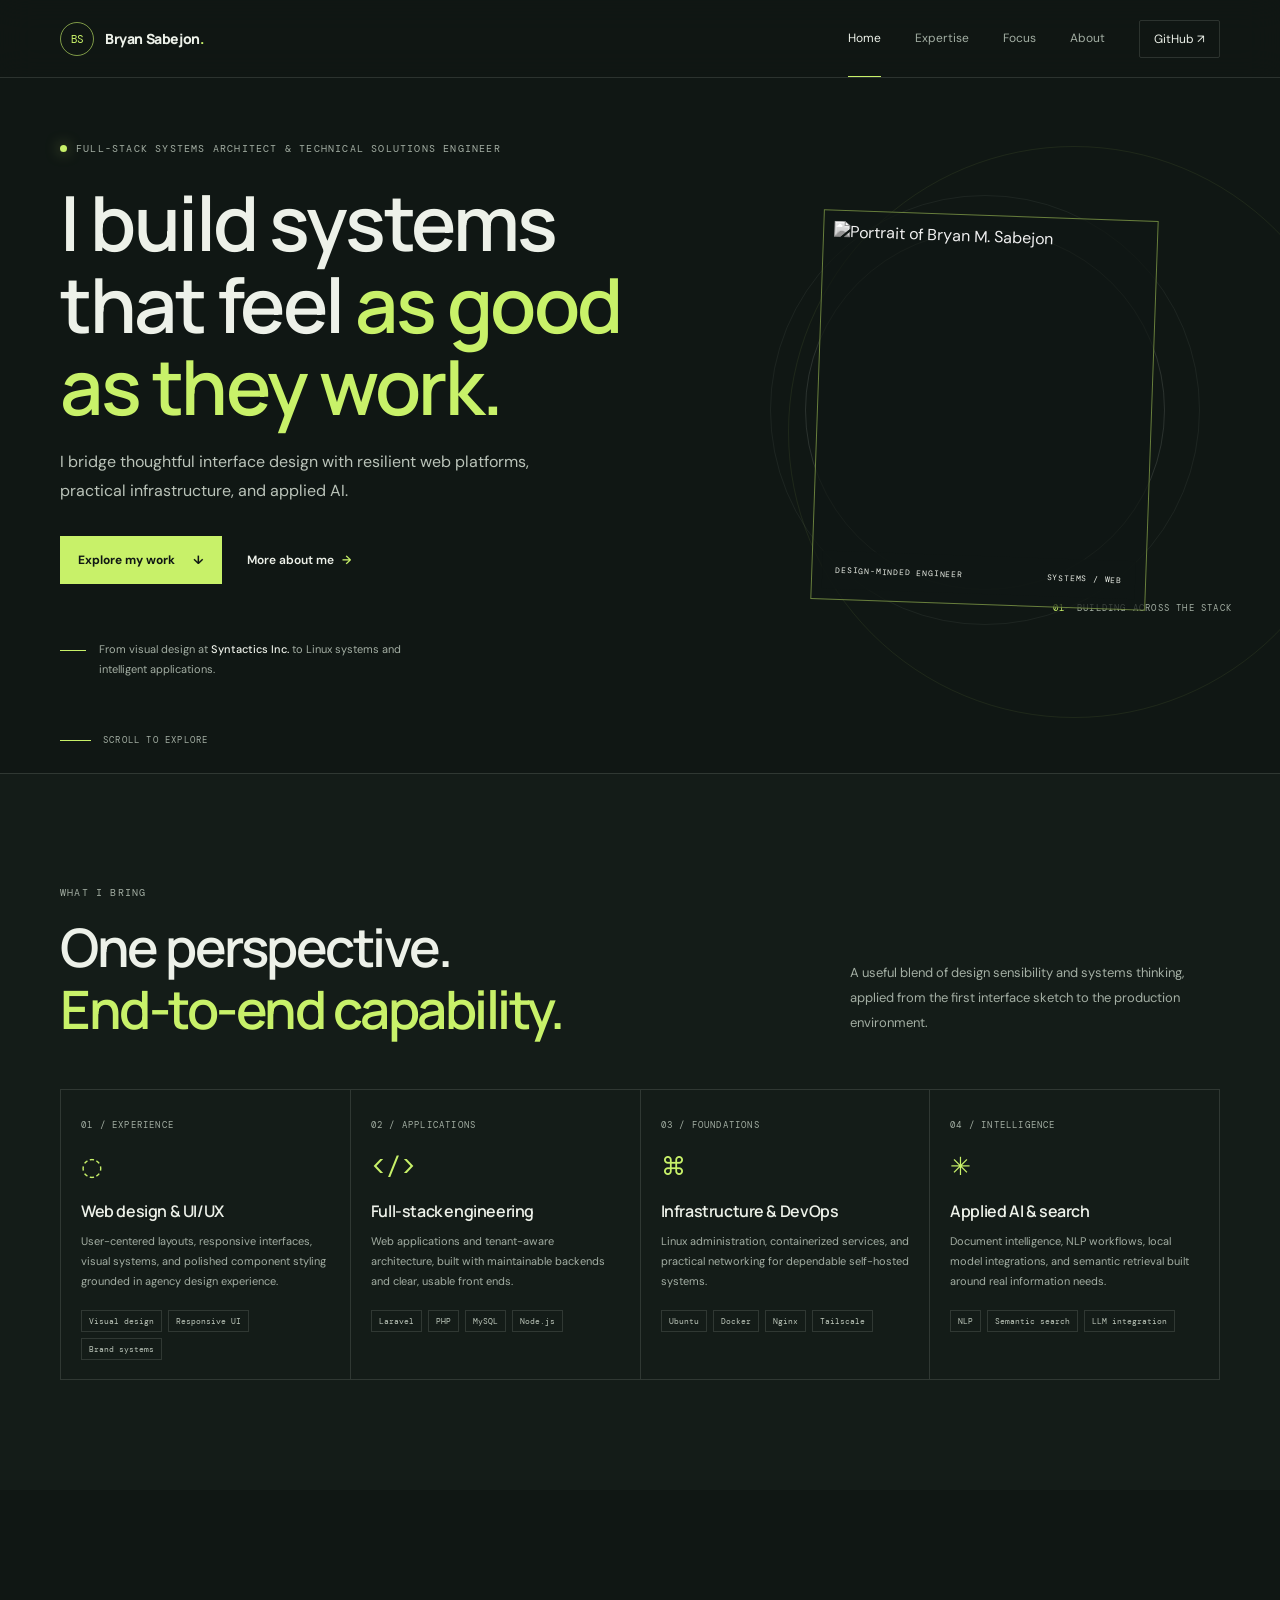
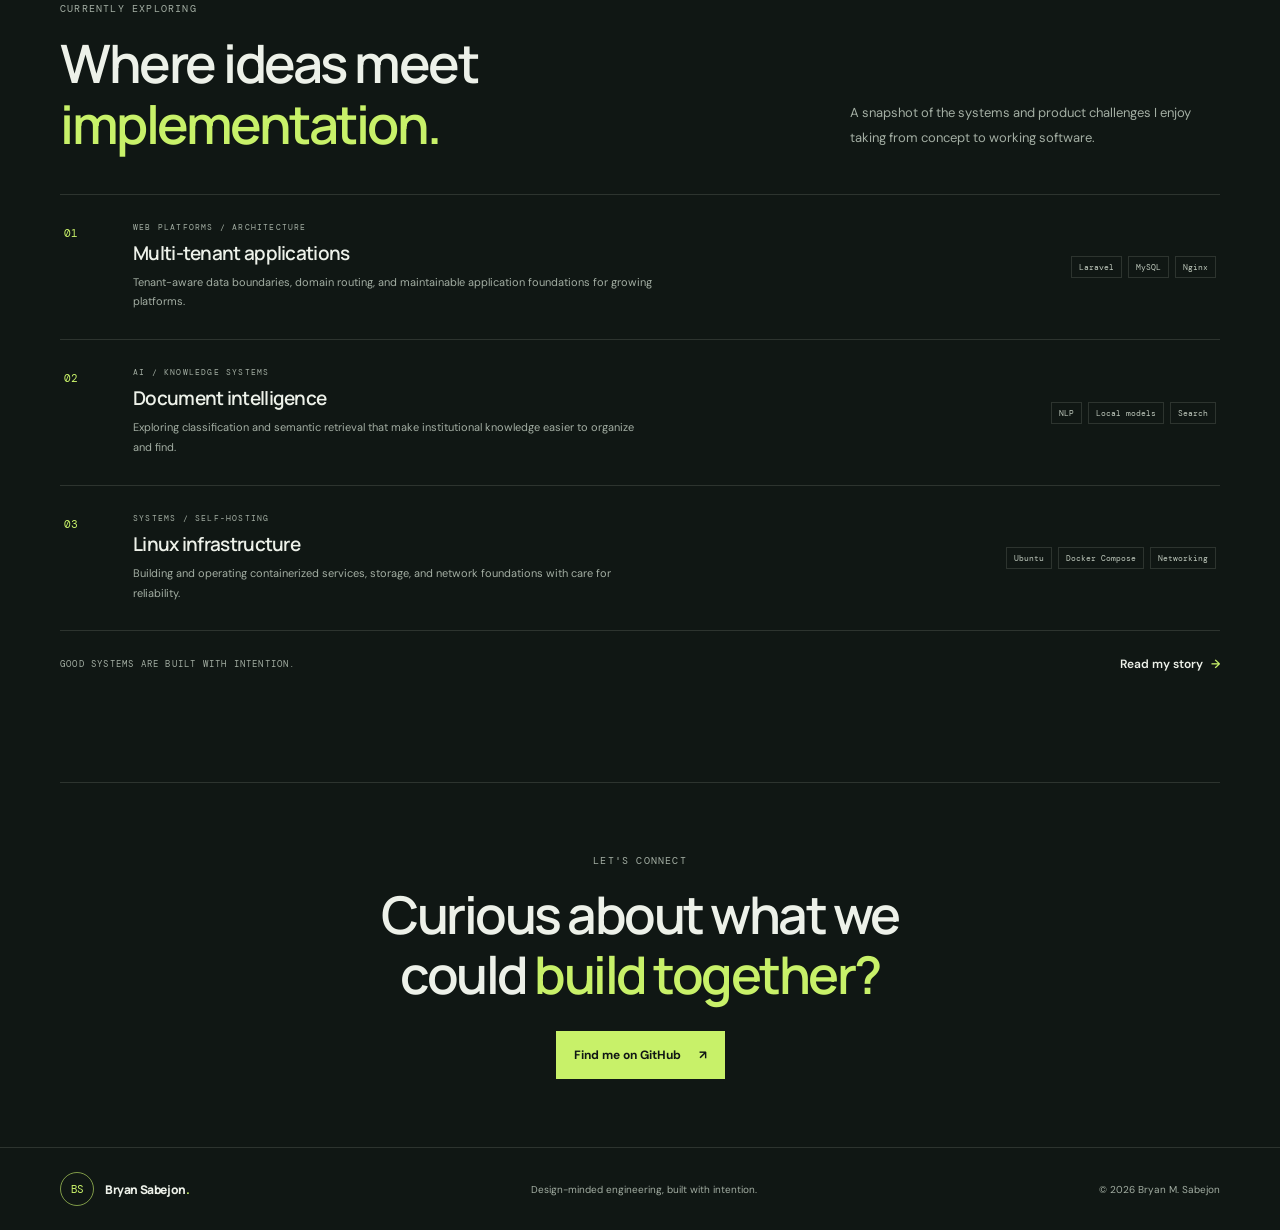
==== index.html @ 37cf2710 "Redesign professional portfolio and add README Co-authored-by: Copilot <223556219+Copilot@users.nore" ====
<!DOCTYPE html>
<html lang="en">
<head>
	<meta charset="UTF-8">
	<meta name="viewport" content="width=device-width, initial-scale=1">
	<meta name="description" content="Bryan M. Sabejon is a full-stack systems architect working across thoughtful web design, multi-tenant platforms, Linux infrastructure, and applied AI.">
	<meta name="theme-color" content="#101714">
	<link rel="icon" href="images/bryprofile.jpg" type="image/jpeg">
	<link rel="stylesheet" href="css/portfolio.css">
	<title>Bryan M. Sabejon | Systems Architect &amp; Full-Stack Engineer</title>
</head>
<body>
	<header class="site-header">
		<a class="wordmark" href="index.html" aria-label="Bryan Sabejon, home">
			<span class="wordmark-mark">BS</span>
			<span>Bryan Sabejon<span class="wordmark-period">.</span></span>
		</a>
		<nav class="site-nav" aria-label="Main navigation">
			<a class="nav-link active" href="index.html" aria-current="page">Home</a>
			<a class="nav-link" href="#expertise">Expertise</a>
			<a class="nav-link" href="#focus">Focus</a>
			<a class="nav-link" href="about-us.html">About</a>
			<a class="nav-contact" href="https://github.com/codingbry" target="_blank" rel="noopener noreferrer">GitHub <span aria-hidden="true">&nearr;</span></a>
		</nav>
	</header>

	<main>
		<section class="hero page-shell" aria-labelledby="hero-title">
			<div class="hero-copy">
				<p class="eyebrow"><span class="status-dot"></span> FULL-STACK SYSTEMS ARCHITECT &amp; TECHNICAL SOLUTIONS ENGINEER</p>
				<h1 id="hero-title">I build systems that feel <span>as good as they work.</span></h1>
				<p class="hero-intro">I bridge thoughtful interface design with resilient web platforms, practical infrastructure, and applied AI.</p>
				<div class="hero-actions">
					<a class="button button-primary" href="#focus">Explore my work <span aria-hidden="true">&darr;</span></a>
					<a class="text-link" href="about-us.html">More about me <span aria-hidden="true">&rarr;</span></a>
				</div>
				<div class="hero-note">
					<span class="note-rule"></span>
					<p>From visual design at <strong>Syntactics Inc.</strong> to Linux systems and intelligent applications.</p>
				</div>
			</div>
			<div class="hero-visual">
				<div class="portrait-frame">
					<img src="images/bryprofile.jpg" alt="Portrait of Bryan M. Sabejon">
					<div class="portrait-caption"><span>DESIGN-MINDED ENGINEER</span><span>SYSTEMS / WEB</span></div>
				</div>
				<div class="orbit orbit-one"></div>
				<div class="orbit orbit-two"></div>
				<div class="hero-index"><span>01</span><span>BUILDING ACROSS THE STACK</span></div>
			</div>
			<a class="scroll-cue" href="#expertise"><span class="scroll-line"></span> SCROLL TO EXPLORE</a>
		</section>

		<section class="expertise section-space" id="expertise" aria-labelledby="expertise-title">
			<div class="page-shell">
				<div class="section-heading">
					<div><p class="eyebrow">WHAT I BRING</p><h2 id="expertise-title">One perspective.<br><span>End-to-end capability.</span></h2></div>
					<p class="section-lead">A useful blend of design sensibility and systems thinking, applied from the first interface sketch to the production environment.</p>
				</div>
				<div class="expertise-grid">
					<article class="expertise-card">
						<span class="card-number">01 / EXPERIENCE</span>
						<div class="card-icon" aria-hidden="true">◌</div>
						<h3>Web design &amp; UI/UX</h3>
						<p>User-centered layouts, responsive interfaces, visual systems, and polished component styling grounded in agency design experience.</p>
						<div class="tag-list"><span>Visual design</span><span>Responsive UI</span><span>Brand systems</span></div>
					</article>
					<article class="expertise-card">
						<span class="card-number">02 / APPLICATIONS</span>
						<div class="card-icon" aria-hidden="true">&lt;/&gt;</div>
						<h3>Full-stack engineering</h3>
						<p>Web applications and tenant-aware architecture, built with maintainable backends and clear, usable front ends.</p>
						<div class="tag-list"><span>Laravel</span><span>PHP</span><span>MySQL</span><span>Node.js</span></div>
					</article>
					<article class="expertise-card">
						<span class="card-number">03 / FOUNDATIONS</span>
						<div class="card-icon" aria-hidden="true">⌘</div>
						<h3>Infrastructure &amp; DevOps</h3>
						<p>Linux administration, containerized services, and practical networking for dependable self-hosted systems.</p>
						<div class="tag-list"><span>Ubuntu</span><span>Docker</span><span>Nginx</span><span>Tailscale</span></div>
					</article>
					<article class="expertise-card">
						<span class="card-number">04 / INTELLIGENCE</span>
						<div class="card-icon" aria-hidden="true">✳</div>
						<h3>Applied AI &amp; search</h3>
						<p>Document intelligence, NLP workflows, local model integrations, and semantic retrieval built around real information needs.</p>
						<div class="tag-list"><span>NLP</span><span>Semantic search</span><span>LLM integration</span></div>
					</article>
				</div>
			</div>
		</section>

		<section class="focus section-space" id="focus" aria-labelledby="focus-title">
			<div class="page-shell">
				<div class="section-heading focus-heading">
					<div><p class="eyebrow">CURRENTLY EXPLORING</p><h2 id="focus-title">Where ideas meet <span>implementation.</span></h2></div>
					<p class="section-lead">A snapshot of the systems and product challenges I enjoy taking from concept to working software.</p>
				</div>
				<div class="focus-list">
					<article class="focus-item">
						<span class="focus-count">01</span>
						<div><p class="focus-type">WEB PLATFORMS / ARCHITECTURE</p><h3>Multi-tenant applications</h3><p>Tenant-aware data boundaries, domain routing, and maintainable application foundations for growing platforms.</p></div>
						<div class="focus-stack"><span>Laravel</span><span>MySQL</span><span>Nginx</span></div>
					</article>
					<article class="focus-item">
						<span class="focus-count">02</span>
						<div><p class="focus-type">AI / KNOWLEDGE SYSTEMS</p><h3>Document intelligence</h3><p>Exploring classification and semantic retrieval that make institutional knowledge easier to organize and find.</p></div>
						<div class="focus-stack"><span>NLP</span><span>Local models</span><span>Search</span></div>
					</article>
					<article class="focus-item">
						<span class="focus-count">03</span>
						<div><p class="focus-type">SYSTEMS / SELF-HOSTING</p><h3>Linux infrastructure</h3><p>Building and operating containerized services, storage, and network foundations with care for reliability.</p></div>
						<div class="focus-stack"><span>Ubuntu</span><span>Docker Compose</span><span>Networking</span></div>
					</article>
				</div>
				<div class="focus-footer"><span>GOOD SYSTEMS ARE BUILT WITH INTENTION.</span><a class="text-link" href="about-us.html">Read my story <span aria-hidden="true">&rarr;</span></a></div>
			</div>
		</section>

		<section class="closing page-shell">
			<p class="eyebrow">LET'S CONNECT</p>
			<h2>Curious about what we<br>could <span>build together?</span></h2>
			<a class="button button-primary" href="https://github.com/codingbry" target="_blank" rel="noopener noreferrer">Find me on GitHub <span aria-hidden="true">&nearr;</span></a>
		</section>
	</main>

	<footer class="site-footer">
		<a class="wordmark footer-brand" href="index.html"><span class="wordmark-mark">BS</span><span>Bryan Sabejon<span class="wordmark-period">.</span></span></a>
		<p>Design-minded engineering, built with intention.</p>
		<span>&copy; 2026 Bryan M. Sabejon</span>
	</footer>
</body>
</html>
---- css/portfolio.css ----
@import url('https://fonts.googleapis.com/css2?family=DM+Mono:wght@400;500&family=DM+Sans:wght@400;500;600;700&family=Manrope:wght@400;500;600;700;800&display=swap');

:root {
	--ink: #101714;
	--ink-soft: #17211c;
	--panel: #1b2721;
	--paper: #edf1e9;
	--muted: #a3aea3;
	--accent: #c8f169;
	--line: rgba(237, 241, 233, 0.13);
	--mono: "DM Mono", "Courier New", monospace;
	--sans: "DM Sans", Arial, sans-serif;
	--display: "Manrope", "DM Sans", Arial, sans-serif;
}

* {
	box-sizing: border-box;
}

html {
	scroll-behavior: smooth;
	scroll-padding-top: 88px;
}

body {
	margin: 0;
	background: var(--ink);
	color: var(--paper);
	font-family: var(--sans);
	-webkit-font-smoothing: antialiased;
}

a {
	color: inherit;
	text-decoration: none;
}

a:focus-visible {
	outline: 2px solid var(--accent);
	outline-offset: 5px;
}

.page-shell {
	width: min(1160px, calc(100% - 64px));
	margin: 0 auto;
}

.site-header {
	position: sticky;
	top: 0;
	z-index: 10;
	display: flex;
	height: 78px;
	align-items: center;
	justify-content: space-between;
	padding: 0 max(32px, calc((100vw - 1160px) / 2));
	border-bottom: 1px solid var(--line);
	background: rgba(16, 23, 20, 0.94);
	backdrop-filter: blur(16px);
}

.wordmark {
	display: inline-flex;
	align-items: center;
	gap: 11px;
	font-family: var(--display);
	font-size: 14px;
	font-weight: 800;
	letter-spacing: -0.4px;
}

.wordmark-mark {
	display: grid;
	width: 34px;
	height: 34px;
	place-items: center;
	border: 1px solid rgba(200, 241, 105, 0.6);
	border-radius: 50%;
	color: var(--accent);
	font-family: var(--mono);
	font-size: 11px;
	font-weight: 400;
	letter-spacing: -1px;
}

.wordmark-period {
	color: var(--accent);
}

.site-nav {
	display: flex;
	height: 100%;
	align-items: center;
	gap: 34px;
	font-size: 12px;
}

.nav-link {
	display: inline-flex;
	height: 100%;
	align-items: center;
	border-bottom: 1px solid transparent;
	color: var(--muted);
	transition: color 160ms ease, border-color 160ms ease;
}

.nav-link:hover,
.nav-link.active {
	border-color: var(--accent);
	color: var(--paper);
}

.nav-contact {
	padding: 10px 14px;
	border: 1px solid var(--line);
	border-radius: 2px;
	color: var(--paper);
	transition: border-color 160ms ease, color 160ms ease;
}

.nav-contact:hover {
	border-color: var(--accent);
	color: var(--accent);
}

.hero {
	position: relative;
	display: grid;
	min-height: 650px;
	grid-template-columns: 1.15fr 0.85fr;
	align-items: center;
	gap: 54px;
	padding-top: 62px;
	padding-bottom: 94px;
}

.hero::before {
	position: absolute;
	z-index: -1;
	top: 68px;
	right: -140px;
	width: 570px;
	height: 570px;
	border: 1px solid rgba(200, 241, 105, 0.08);
	border-radius: 50%;
	content: "";
}

.eyebrow,
.card-number,
.portrait-caption,
.hero-index,
.scroll-cue,
.focus-type,
.focus-footer > span,
.about-photo figcaption {
	font-family: var(--mono);
	font-size: 10px;
	letter-spacing: 1.2px;
}

.eyebrow {
	display: flex;
	align-items: center;
	gap: 9px;
	margin: 0 0 24px;
	color: var(--muted);
	line-height: 1.7;
}

.status-dot {
	width: 7px;
	height: 7px;
	border-radius: 50%;
	background: var(--accent);
	box-shadow: 0 0 14px rgba(200, 241, 105, 0.55);
}

h1,
h2,
h3,
p,
figure {
	margin-top: 0;
}

h1,
h2 {
	font-family: var(--display);
	font-weight: 600;
	letter-spacing: -2.5px;
}

.hero h1 {
	max-width: 640px;
	margin-bottom: 21px;
	font-size: clamp(48px, 6vw, 76px);
	line-height: 1.08;
}

h1 span,
h2 span {
	color: var(--accent);
}

.hero-intro {
	max-width: 480px;
	margin-bottom: 30px;
	color: #bac3b9;
	font-size: 16px;
	line-height: 1.8;
}

.hero-actions {
	display: flex;
	align-items: center;
	gap: 25px;
}

.button {
	display: inline-flex;
	min-height: 48px;
	align-items: center;
	justify-content: center;
	gap: 18px;
	padding: 0 18px;
	font-size: 12px;
	font-weight: 700;
	transition: background 180ms ease, color 180ms ease, transform 180ms ease;
}

.button:hover {
	transform: translateY(-2px);
}

.button-primary {
	background: var(--accent);
	color: var(--ink);
}

.button-primary:hover {
	background: #d7ff84;
}

.text-link {
	color: var(--paper);
	font-size: 12px;
	font-weight: 600;
}

.text-link span {
	padding-left: 5px;
	color: var(--accent);
	transition: padding 160ms ease;
}

.text-link:hover span {
	padding-left: 9px;
}

.hero-note {
	display: flex;
	max-width: 380px;
	align-items: flex-start;
	gap: 13px;
	margin-top: 56px;
}

.note-rule {
	width: 26px;
	height: 1px;
	flex: 0 0 auto;
	margin-top: 10px;
	background: var(--accent);
}

.hero-note p {
	margin: 0;
	color: var(--muted);
	font-size: 11px;
	line-height: 1.8;
}

.hero-note strong {
	color: var(--paper);
	font-weight: 500;
}

.hero-visual {
	position: relative;
	display: grid;
	min-height: 410px;
	place-items: center;
}

.portrait-frame {
	position: relative;
	z-index: 1;
	width: min(335px, 100%);
	height: 390px;
	padding: 10px;
	border: 1px solid rgba(200, 241, 105, 0.48);
	background: rgba(16, 23, 20, 0.72);
	transform: rotate(2deg);
}

.portrait-frame img {
	width: 100%;
	height: 100%;
	object-fit: cover;
	object-position: center 35%;
	filter: grayscale(100%);
}

.portrait-caption {
	position: absolute;
	right: 10px;
	bottom: 10px;
	left: 10px;
	display: flex;
	justify-content: space-between;
	padding: 14px 13px;
	background: rgba(16, 23, 20, 0.86);
	color: var(--paper);
	font-size: 8px;
	letter-spacing: 0.8px;
}

.orbit {
	position: absolute;
	width: 360px;
	height: 360px;
	border: 1px solid rgba(237, 241, 233, 0.12);
	border-radius: 50%;
}

.orbit-two {
	width: 430px;
	height: 430px;
	border-color: rgba(237, 241, 233, 0.06);
}

.hero-index {
	position: absolute;
	right: -12px;
	bottom: 1px;
	display: flex;
	align-items: center;
	gap: 12px;
	color: var(--muted);
	font-size: 9px;
}

.hero-index span:first-child {
	color: var(--accent);
}

.scroll-cue {
	position: absolute;
	bottom: 27px;
	left: 0;
	display: flex;
	align-items: center;
	gap: 12px;
	color: var(--muted);
	font-size: 9px;
}

.scroll-line {
	width: 31px;
	height: 1px;
	background: var(--accent);
}

.section-space {
	padding: 110px 0;
}

.expertise {
	border-top: 1px solid var(--line);
	background: #141c18;
}

.section-heading {
	display: flex;
	align-items: flex-end;
	justify-content: space-between;
	gap: 48px;
	margin-bottom: 49px;
}

.section-heading .eyebrow {
	margin-bottom: 16px;
}

h2 {
	margin-bottom: 0;
	font-size: clamp(35px, 4.4vw, 53px);
	line-height: 1.16;
}

.section-lead {
	max-width: 370px;
	margin: 0 0 5px;
	color: var(--muted);
	font-size: 13px;
	line-height: 1.9;
}

.expertise-grid {
	display: grid;
	grid-template-columns: repeat(4, 1fr);
	border-top: 1px solid var(--line);
	border-left: 1px solid var(--line);
}

.expertise-card {
	min-height: 280px;
	padding: 22px 20px 19px;
	border-right: 1px solid var(--line);
	border-bottom: 1px solid var(--line);
	transition: background 180ms ease;
}

.expertise-card:hover {
	background: rgba(200, 241, 105, 0.035);
}

.card-number {
	color: var(--muted);
	font-size: 9px;
}

.card-icon {
	display: flex;
	height: 67px;
	align-items: center;
	color: var(--accent);
	font-family: var(--mono);
	font-size: 25px;
}

.expertise-card h3,
.toolkit-group h3 {
	margin-bottom: 10px;
	font-family: var(--display);
	font-size: 16px;
	font-weight: 600;
	letter-spacing: -0.4px;
}

.expertise-card > p,
.focus-item > div > p:last-child {
	margin-bottom: 18px;
	color: var(--muted);
	font-size: 11px;
	line-height: 1.8;
}

.tag-list,
.focus-stack {
	display: flex;
	flex-wrap: wrap;
	gap: 6px;
}

.tag-list span,
.focus-stack span {
	padding: 5px 7px;
	border: 1px solid var(--line);
	color: #bec8bc;
	font-family: var(--mono);
	font-size: 8px;
}

.focus {
	background: var(--ink);
}

.focus-heading {
	margin-bottom: 38px;
}

.focus-heading h2 {
	max-width: 540px;
}

.focus-list {
	border-top: 1px solid var(--line);
}

.focus-item {
	display: grid;
	grid-template-columns: 45px minmax(260px, 1fr) minmax(150px, 0.6fr);
	align-items: center;
	gap: 24px;
	padding: 27px 4px;
	border-bottom: 1px solid var(--line);
	transition: padding 180ms ease, background 180ms ease;
}

.focus-item:hover {
	padding-right: 12px;
	padding-left: 12px;
	background: rgba(237, 241, 233, 0.02);
}

.focus-count {
	align-self: start;
	padding-top: 4px;
	color: var(--accent);
	font-family: var(--mono);
	font-size: 11px;
}

.focus-type {
	margin-bottom: 8px;
	color: var(--muted);
	font-size: 8px;
}

.focus-item h3 {
	margin-bottom: 7px;
	font-family: var(--display);
	font-size: 19px;
	font-weight: 600;
	letter-spacing: -0.7px;
}

.focus-item > div > p:last-child {
	max-width: 520px;
	margin-bottom: 0;
}

.focus-stack {
	justify-content: flex-end;
}

.focus-footer {
	display: flex;
	align-items: center;
	justify-content: space-between;
	padding-top: 25px;
}

.focus-footer > span {
	color: var(--muted);
	font-size: 9px;
}

.closing {
	display: flex;
	min-height: 365px;
	flex-direction: column;
	align-items: center;
	justify-content: center;
	border-top: 1px solid var(--line);
	text-align: center;
}

.closing .eyebrow {
	margin-bottom: 16px;
}

.closing h2 {
	margin-bottom: 25px;
	font-size: clamp(35px, 4.5vw, 52px);
}

.site-footer {
	display: flex;
	min-height: 83px;
	align-items: center;
	justify-content: space-between;
	gap: 20px;
	padding: 16px max(32px, calc((100vw - 1160px) / 2));
	border-top: 1px solid var(--line);
	color: var(--muted);
	font-size: 10px;
}

.footer-brand {
	color: var(--paper);
	font-size: 12px;
}

.site-footer p {
	margin: 0;
}

.about-hero {
	display: grid;
	min-height: 510px;
	grid-template-columns: 1.4fr 0.6fr;
	align-items: center;
	gap: 80px;
	padding-top: 65px;
	padding-bottom: 65px;
}

.about-heading h1 {
	max-width: 730px;
	margin-bottom: 22px;
	font-size: clamp(46px, 6vw, 70px);
	line-height: 1.1;
}

.about-heading .hero-intro {
	max-width: 590px;
	margin-bottom: 0;
}

.about-photo {
	width: 100%;
	max-width: 270px;
	margin: 0;
	padding: 9px;
	border: 1px solid rgba(200, 241, 105, 0.48);
	transform: rotate(2deg);
}

.about-photo img {
	display: block;
	width: 100%;
	height: 300px;
	object-fit: cover;
	object-position: center 32%;
	filter: grayscale(100%);
}

.about-photo figcaption {
	padding: 13px 4px 3px;
	color: var(--muted);
	font-size: 8px;
}

.about-story {
	border-top: 1px solid var(--line);
	background: #141c18;
}

.story-layout {
	display: grid;
	grid-template-columns: 1fr 1fr;
	gap: 90px;
}

.story-layout h2 {
	font-size: clamp(35px, 4vw, 48px);
}

.story-copy p {
	margin-bottom: 19px;
	color: #bac3b9;
	font-size: 14px;
	line-height: 1.95;
}

.story-copy strong {
	color: var(--paper);
	font-weight: 600;
}

.about-toolkit {
	padding-bottom: 80px;
}

.toolkit-grid {
	display: grid;
	grid-template-columns: 1fr 1fr;
	border-top: 1px solid var(--line);
}

.toolkit-group {
	display: flex;
	gap: 21px;
	padding: 26px 20px 23px 0;
	border-bottom: 1px solid var(--line);
}

.toolkit-group:nth-child(odd) {
	margin-right: 35px;
}

.toolkit-group > span {
	padding-top: 3px;
	color: var(--accent);
	font-family: var(--mono);
	font-size: 10px;
}

.toolkit-group h3 {
	margin-bottom: 7px;
}

.toolkit-group p {
	margin: 0;
	color: var(--muted);
	font-size: 11px;
	line-height: 1.8;
}

.about-cta {
	display: flex;
	min-height: 220px;
	align-items: center;
	justify-content: space-between;
	gap: 30px;
	border-top: 1px solid var(--line);
}

.about-cta .eyebrow {
	margin-bottom: 12px;
}

.about-cta h2 {
	font-size: clamp(31px, 4vw, 43px);
}

@media (max-width: 900px) {
	.hero {
		min-height: 590px;
		gap: 24px;
	}

	.hero h1 {
		font-size: clamp(46px, 7vw, 64px);
	}

	.hero-visual {
		min-height: 350px;
	}

	.portrait-frame {
		height: 330px;
	}

	.orbit {
		width: 300px;
		height: 300px;
	}

	.orbit-two {
		width: 350px;
		height: 350px;
	}

	.expertise-grid {
		grid-template-columns: repeat(2, 1fr);
	}

	.about-hero {
		gap: 40px;
	}

	.story-layout {
		gap: 45px;
	}
}

@media (max-width: 640px) {
	html {
		scroll-padding-top: 72px;
	}

	.page-shell {
		width: min(100% - 40px, 500px);
	}

	.site-header {
		height: 66px;
		padding: 0 20px;
	}

	.wordmark {
		gap: 8px;
		font-size: 12px;
	}

	.wordmark-mark {
		width: 30px;
		height: 30px;
	}

	.site-nav {
		gap: 14px;
		font-size: 10px;
	}

	.site-nav .nav-link:nth-child(2),
	.site-nav .nav-link:nth-child(3) {
		display: none;
	}

	.nav-contact {
		padding: 8px 9px;
	}

	.hero {
		min-height: auto;
		grid-template-columns: 1fr;
		gap: 26px;
		padding-top: 75px;
		padding-bottom: 90px;
	}

	.hero::before {
		top: 330px;
		right: -260px;
		width: 460px;
		height: 460px;
	}

	.eyebrow {
		font-size: 8px;
		letter-spacing: 0.8px;
	}

	.hero h1 {
		max-width: 480px;
		font-size: clamp(43px, 12vw, 60px);
		letter-spacing: -2px;
	}

	.hero-intro {
		font-size: 14px;
	}

	.hero-note {
		margin-top: 34px;
	}

	.hero-visual {
		min-height: 340px;
	}

	.portrait-frame {
		width: min(270px, 78%);
		height: 320px;
	}

	.orbit {
		width: 270px;
		height: 270px;
	}

	.orbit-two {
		width: 320px;
		height: 320px;
	}

	.hero-index {
		right: 0;
		bottom: -10px;
	}

	.scroll-cue {
		bottom: 30px;
	}

	.section-space {
		padding: 76px 0;
	}

	.section-heading {
		flex-direction: column;
		align-items: flex-start;
		gap: 19px;
		margin-bottom: 33px;
	}

	h2 {
		font-size: 38px;
		letter-spacing: -1.8px;
	}

	.section-lead {
		font-size: 12px;
	}

	.expertise-grid {
		grid-template-columns: 1fr;
	}

	.expertise-card {
		min-height: 0;
		padding: 19px;
	}

	.card-icon {
		height: 52px;
	}

	.expertise-card > p {
		max-width: 390px;
	}

	.focus-item {
		grid-template-columns: 28px 1fr;
		gap: 12px;
		padding: 23px 0;
	}

	.focus-item h3 {
		font-size: 17px;
	}

	.focus-item > div > p:last-child {
		font-size: 10px;
	}

	.focus-stack {
		grid-column: 2;
		justify-content: flex-start;
	}

	.focus-footer > span {
		max-width: 150px;
		font-size: 8px;
		line-height: 1.7;
	}

	.closing {
		min-height: 320px;
	}

	.closing h2 {
		font-size: 38px;
	}

	.site-footer {
		flex-wrap: wrap;
		justify-content: space-between;
		padding: 19px 20px;
	}

	.site-footer p {
		display: none;
	}

	.about-hero {
		min-height: auto;
		grid-template-columns: 1fr;
		gap: 35px;
		padding-top: 75px;
		padding-bottom: 65px;
	}

	.about-heading h1 {
		font-size: clamp(43px, 11vw, 60px);
		letter-spacing: -2px;
	}

	.about-photo {
		width: 220px;
		margin: 0 auto;
	}

	.about-photo img {
		height: 245px;
	}

	.story-layout,
	.toolkit-grid {
		grid-template-columns: 1fr;
		gap: 26px;
	}

	.story-copy p {
		font-size: 12px;
	}

	.toolkit-group:nth-child(odd) {
		margin-right: 0;
	}

	.about-toolkit {
		padding-bottom: 60px;
	}

	.about-cta {
		min-height: 0;
		flex-direction: column;
		align-items: flex-start;
		padding-top: 52px;
		padding-bottom: 52px;
	}
}

@media (prefers-reduced-motion: reduce) {
	* {
		scroll-behavior: auto !important;
		transition-duration: 0.01ms !important;
	}
}
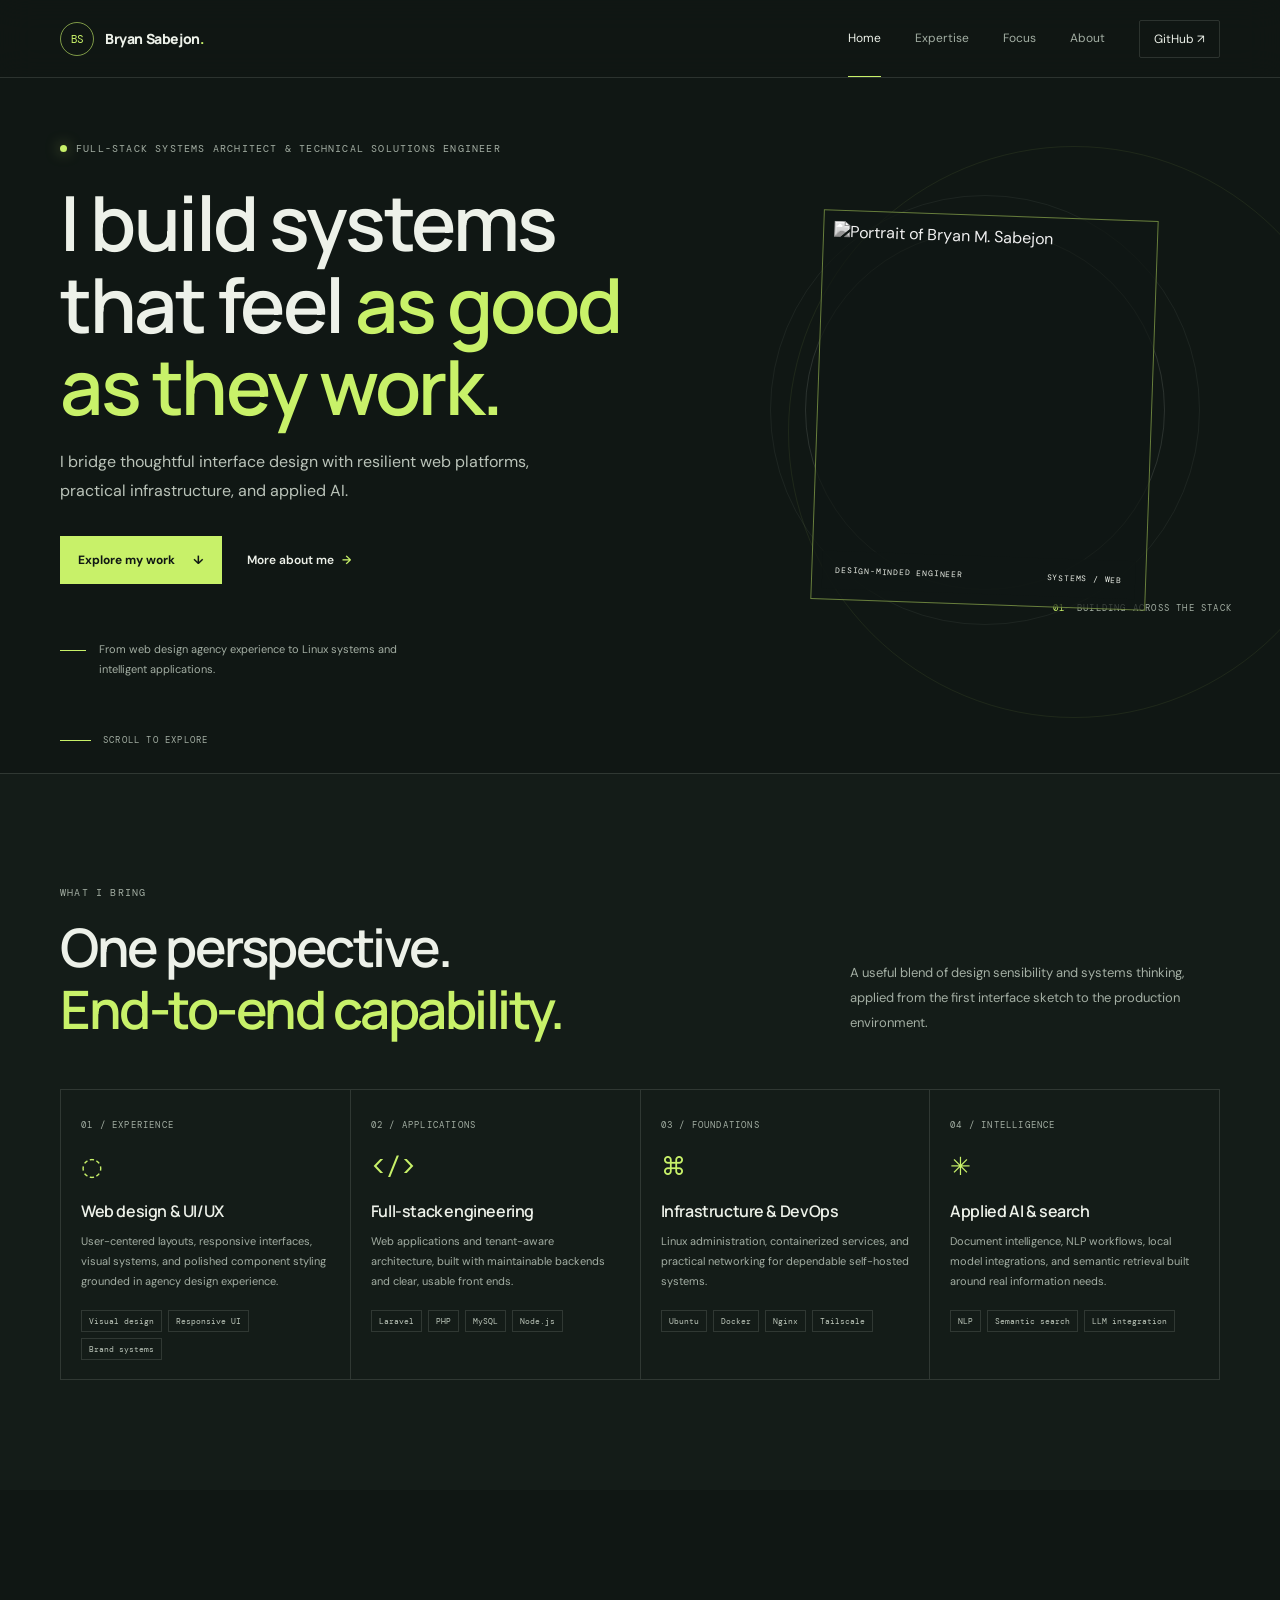
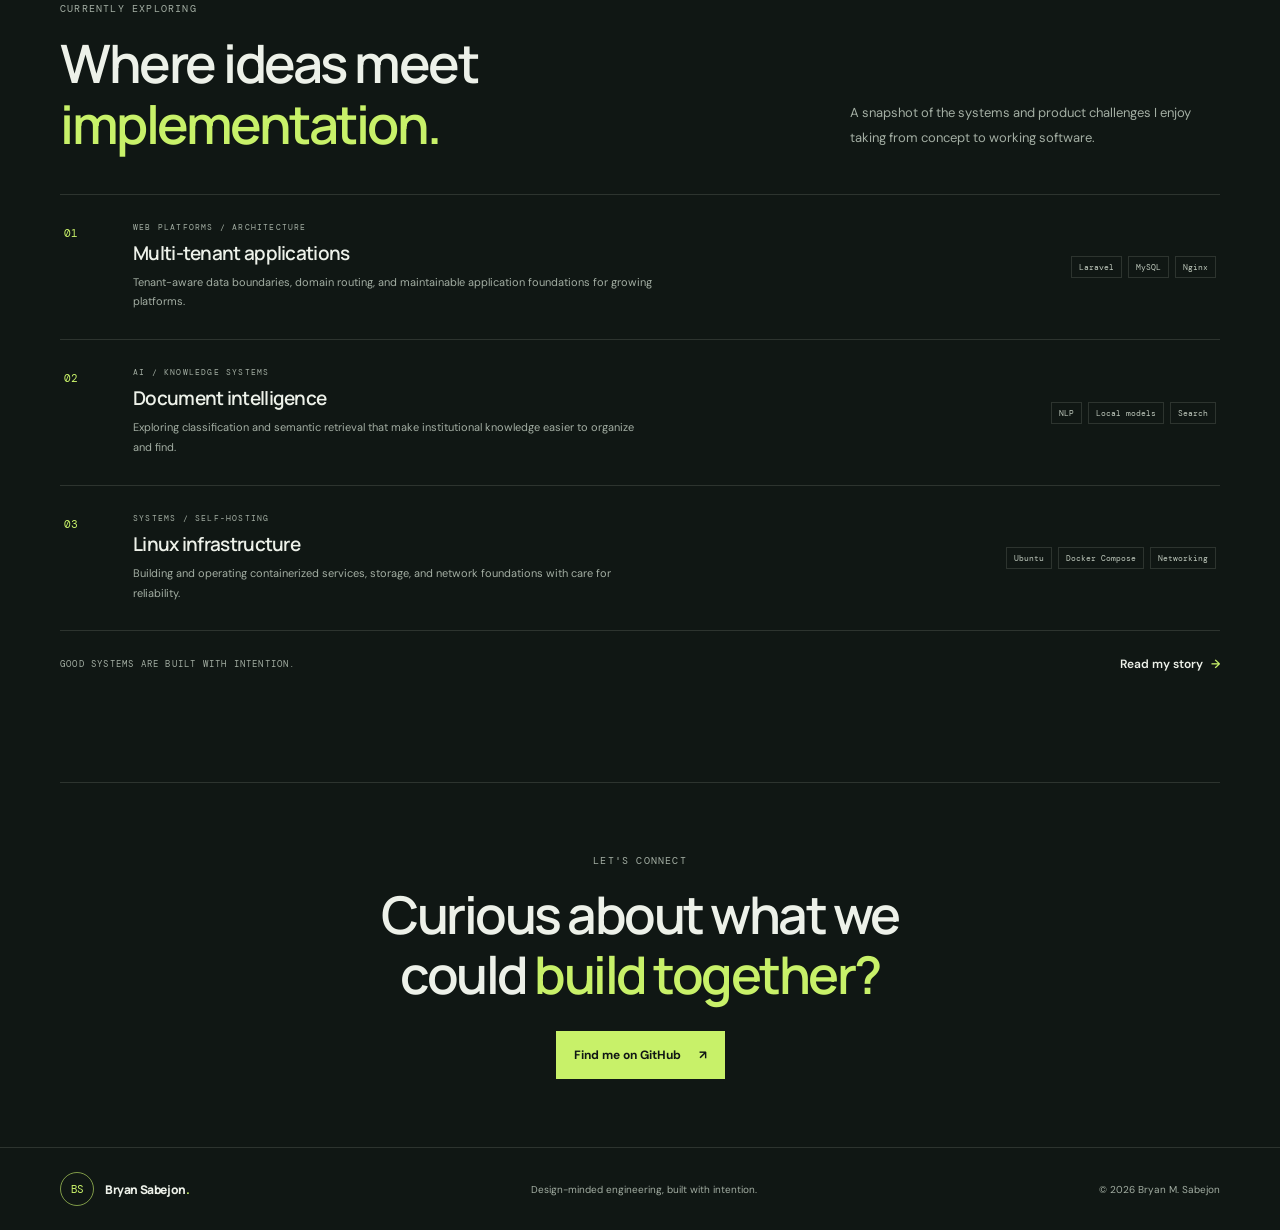
==== commit 41487976: "Changes, removed the Institution names." ====
--- a/index.html
+++ b/index.html
@@ -36,7 +36,7 @@
 				</div>
 				<div class="hero-note">
 					<span class="note-rule"></span>
-					<p>From visual design at <strong>Syntactics Inc.</strong> to Linux systems and intelligent applications.</p>
+					<p>From web design agency experience to Linux systems and intelligent applications.</p>
 				</div>
 			</div>
 			<div class="hero-visual">
--- a/css/portfolio.css
+++ b/css/portfolio.css
@@ -700,6 +700,46 @@
 	line-height: 1.8;
 }
 
+.teaching {
+	border-top: 1px solid var(--line);
+	background: #141c18;
+}
+
+.teaching-list {
+	border-top: 1px solid var(--line);
+}
+
+.teaching-entry {
+	display: grid;
+	grid-template-columns: 125px 1fr;
+	gap: 22px;
+	padding: 23px 4px;
+	border-bottom: 1px solid var(--line);
+}
+
+.teaching-period {
+	padding-top: 4px;
+	color: var(--accent);
+	font-family: var(--mono);
+	font-size: 9px;
+	letter-spacing: 0.8px;
+}
+
+.teaching-entry h3 {
+	margin-bottom: 6px;
+	font-family: var(--display);
+	font-size: 17px;
+	font-weight: 600;
+	letter-spacing: -0.4px;
+}
+
+.teaching-entry p {
+	margin: 0;
+	color: var(--muted);
+	font-size: 12px;
+	line-height: 1.7;
+}
+
 .about-cta {
 	display: flex;
 	min-height: 220px;
@@ -974,6 +1014,11 @@
 		margin-right: 0;
 	}
 
+	.teaching-entry {
+		grid-template-columns: 75px 1fr;
+		gap: 12px;
+	}
+
 	.about-toolkit {
 		padding-bottom: 60px;
 	}
